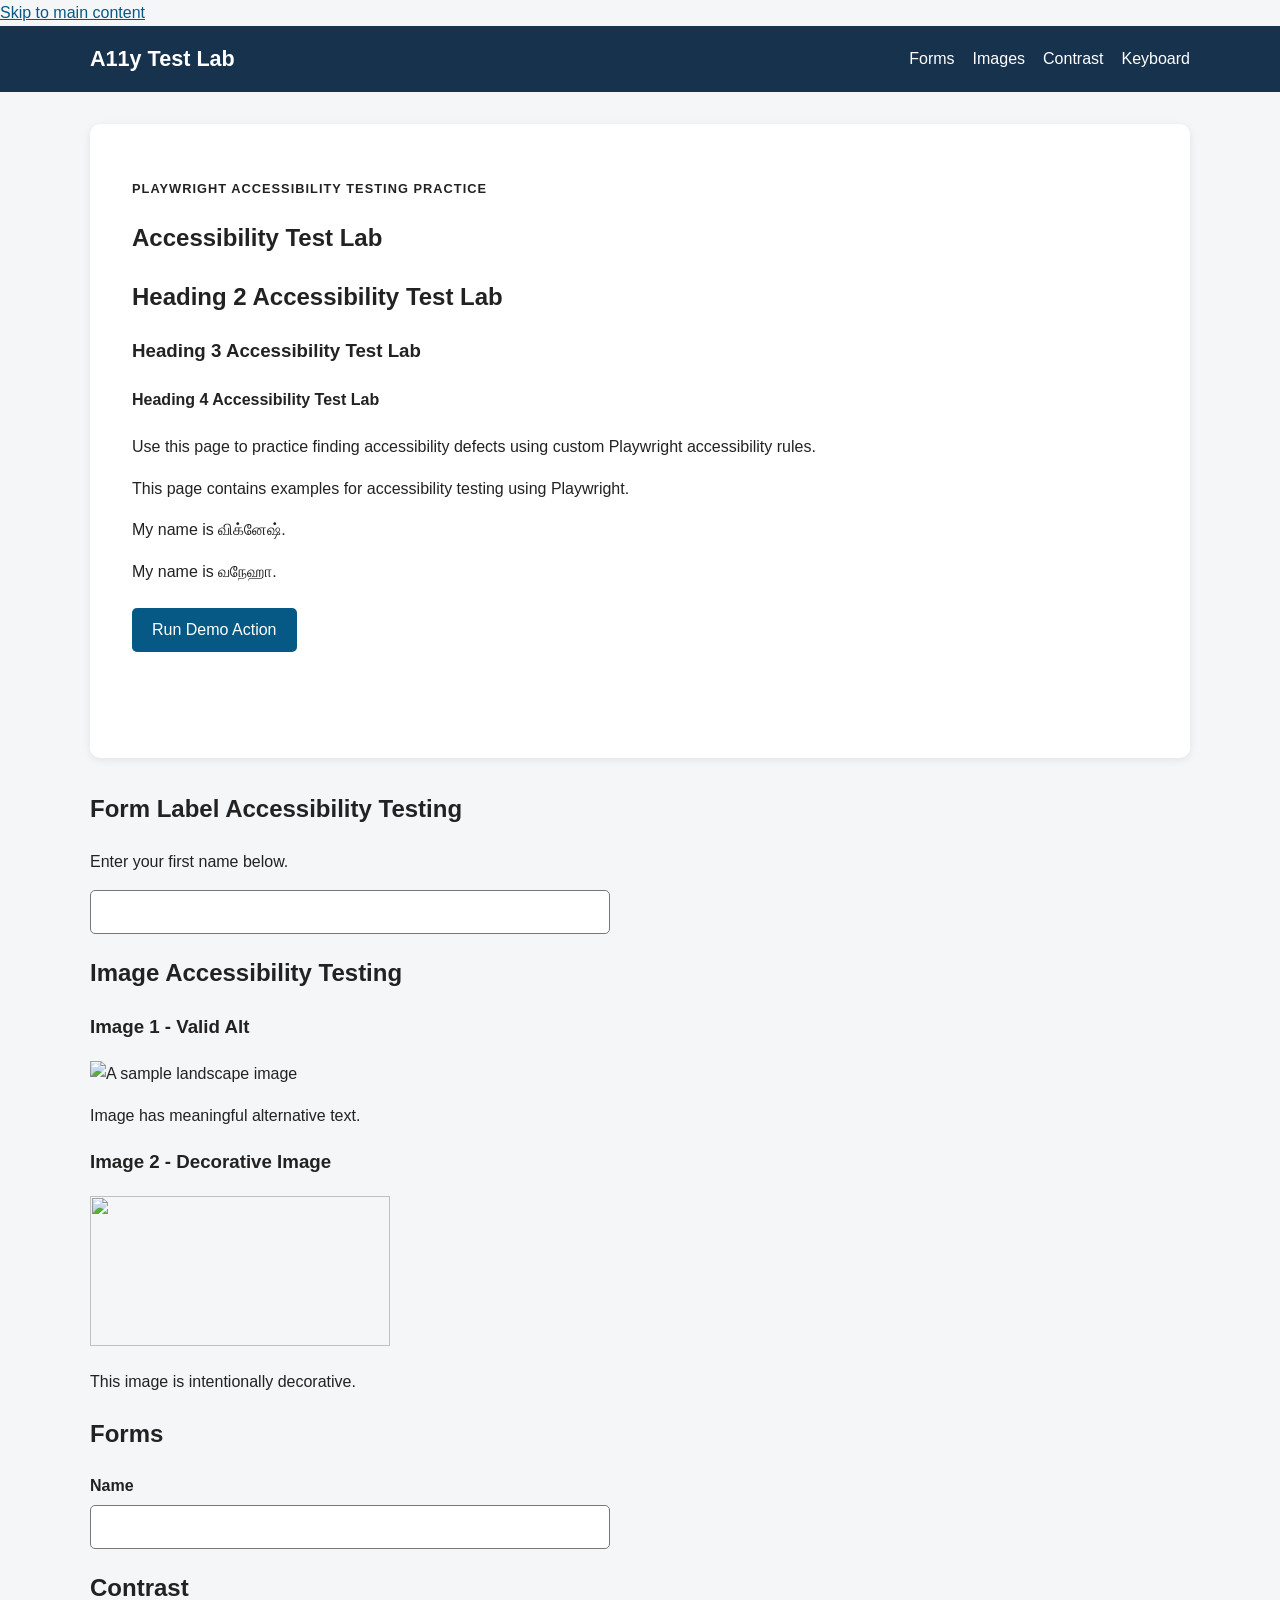
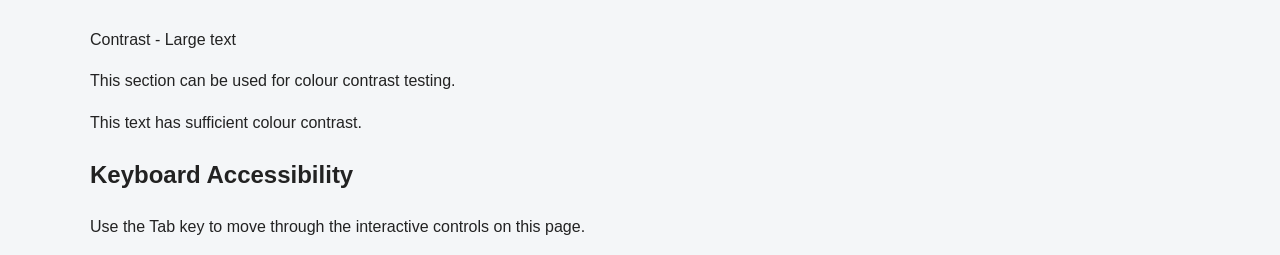
==== index.html @ 0dc27b8b "Coontrast oct 2 1958 Coontrast oct 2 1958" ====
<!DOCTYPE html>
<html lang="en">

<head>
  <meta charset="UTF-8">
  <meta name="viewport" content="width=device-width, initial-scale=1.0">

  <title>Accessibility Test Lab</title>

  <link rel="stylesheet" href="styles.css">
</head>

<body>

  <!-- ================================================= -->
  <!-- BYPASS BLOCKS                                     -->
  <!-- ================================================= -->

  <!--
    BYPASS-001:
    Skip link exists

    BYPASS-002:
    Skip link is the first focusable control

    BYPASS-003:
    Skip link points to #maincontent

    BYPASS-004:
    JavaScript moves focus to main content
  -->

  <a
    href="#maincontent"
    class="skip-link"
    id="skipLink">
    Skip to main content
  </a>








  
  <!-- ================================================= -->
  <!-- HEADER                                            -->
  <!-- ================================================= -->

  <header class="site-header">

    <div class="container">

      <div class="logo">
        A11y Test Lab
      </div>

      <nav aria-label="Main navigation">

        <a href="#forms">Forms</a>

        <a href="#images">Images</a>

        <a href="#contrast">Contrast</a>

        <a href="#keyboard">Keyboard</a>

      </nav>

    </div>

  </header>


  <!-- ================================================= -->
  <!-- MAIN CONTENT                                      -->
  <!-- ================================================= -->

  <main
    id="maincontent"
    class="container"
    tabindex="-1">


    <!-- ================================================= -->
    <!-- HERO SECTION                                     -->
    <!-- ================================================= -->

    <section class="hero">

      <p class="eyebrow">
        Playwright Accessibility Testing Practice
      </p>

      <h1>
        Accessibility Test Lab
      </h1>


      <!-- Heading hierarchy -->

      <h2>
        Heading 2 Accessibility Test Lab
      </h2>

      <h3>
        Heading 3 Accessibility Test Lab
      </h3>

      <h4>
        Heading 4 Accessibility Test Lab
      </h4>


      <p>
        Use this page to practice finding accessibility defects
        using custom Playwright accessibility rules.
      </p>

      <p>
        This page contains examples for accessibility testing
        using Playwright.
      </p>


      <!-- Language of Parts -->

      <p>
        My name is
        <span lang="ta">விக்னேஷ்</span>.
      </p>

      <p>
        My name is
        <span lang="ta">வநேஹா</span>.
      </p>


      <!-- Demo button -->

      <button
        id="testButton"
        class="primary-button">
        Run Demo Action
      </button>


      <p
        id="statusMessage"
        class="status"
        aria-live="polite">
      </p>

    </section>
<!-- ================================================= -->
<!-- LABEL TESTING                                     -->
<!-- ================================================= -->

<section
  id="forms"
  aria-labelledby="forms-heading">

  <h2 id="forms-heading">
    Form Label Accessibility Testing
  </h2>

  <p>
    Enter your first name below.
  </p>

  <!-- LABEL-001 FAILURE -->
  <input
    type="text"
    id="firstname"
    name="firstname">

</section>

    <!-- ================================================= -->
    <!-- IMAGE ACCESSIBILITY TESTING                       -->
    <!-- ================================================= -->

    <section
      id="images"
      aria-labelledby="images-heading">

      <h2 id="images-heading">
        Image Accessibility Testing
      </h2>


      <div class="image-test-container">


        <!-- Image 1 -->

        <div>

          <h3>
            Image 1 - Valid Alt
          </h3>

          <img
            src="https://via.placeholder.com/300x150"
            alt="A sample landscape image"
            width="300"
            height="150">

          <p>
            Image has meaningful alternative text.
          </p>

        </div>


        <!-- Image 2 -->

        <div>

          <h3>
            Image 2 - Decorative Image
          </h3>

          <img
            src="https://via.placeholder.com/300x150"
            alt=""
            width="300"
            height="150">

          <p>
            This image is intentionally decorative.
          </p>

        </div>


      </div>

    </section>


    <!-- ================================================= -->
    <!-- FORMS SECTION                                    -->
    <!-- ================================================= -->

    <section
      id="forms"
      aria-labelledby="forms-heading">

      <h2 id="forms-heading">
        Forms
      </h2>

      <label for="name">
        Name
      </label>

      <input
        type="text"
        id="name"
        name="name">

    </section>


    <!-- ================================================= -->
    <!-- CONTRAST SECTION    testing                              -->
    <!-- ================================================= -->

    <section
  id="contrast"
  aria-labelledby="contrast-heading">

  <h2 id="contrast-heading">
    Contrast
  </h2>

  <!-- LARGE TEXT CONTRAST FAILURE -->

  <p class="contrast-large-fail">
    Contrast - Large text
  </p>


  <!-- SMALL TEXT CONTRAST FAILURE -->

  <p class="contrast-small-fail">
    This section can be used for colour contrast testing.
  </p>


  <!-- NORMAL TEXT THAT SHOULD PASS -->

  <p class="contrast-pass">
    This text has sufficient colour contrast.
  </p>

</section>


    <!-- ================================================= -->
    <!-- KEYBOARD SECTION                                 -->
    <!-- ================================================= -->

    <section
      id="keyboard"
      aria-labelledby="keyboard-heading">

      <h2 id="keyboard-heading">
        Keyboard Accessibility
      </h2>

      <p>
        Use the Tab key to move through the interactive
        controls on this page.
      </p>

    </section>


  </main>


  <!-- ================================================= -->
  <!-- BYPASS BLOCKS - FOCUS SCRIPT                      -->
  <!-- ================================================= -->

  <script>

    const skipLink = document.getElementById("skipLink");

    const mainContent = document.getElementById("maincontent");


    skipLink.addEventListener("click", function (event) {

      event.preventDefault();

      mainContent.focus();

      window.location.hash = "maincontent";

    });

  </script>


</body>

</html>
---- styles.css ----
* {
  box-sizing: border-box;
}

html {
  scroll-behavior: smooth;
}

body {
  margin: 0;
  font-family: Arial, Helvetica, sans-serif;
  line-height: 1.6;
  color: #222;
  background: #f4f6f8;
}

.container {
  width: min(1100px, 92%);
  margin: 0 auto;
}

.site-header {
  background: #17324d;
  color: white;
  padding: 16px 0;
}

.site-header .container {
  display: flex;
  align-items: center;
  justify-content: space-between;
  gap: 20px;
}

.logo {
  font-size: 1.35rem;
  font-weight: 700;
}

nav {
  display: flex;
  gap: 18px;
  flex-wrap: wrap;
}

nav a {
  color: white;
  text-decoration: none;
}

nav a:hover,
nav a:focus {
  text-decoration: underline;
}

.hero {
  margin: 32px 0;
  padding: 42px;
  background: white;
  border-radius: 10px;
  box-shadow: 0 2px 8px rgba(0,0,0,.08);
}

.eyebrow {
  font-weight: bold;
  text-transform: uppercase;
  letter-spacing: .08em;
  font-size: .8rem;
}

.card {
  background: white;
  margin: 24px 0;
  padding: 28px;
  border-radius: 10px;
  box-shadow: 0 2px 8px rgba(0,0,0,.08);
}

.form-group {
  margin: 18px 0;
}

label {
  display: block;
  font-weight: 700;
  margin-bottom: 6px;
}

input {
  width: 100%;
  max-width: 520px;
  padding: 12px;
  border: 1px solid #777;
  border-radius: 5px;
  font-size: 1rem;
}

button,
.fake-button {
  display: inline-block;
  margin: 8px 6px 8px 0;
  padding: 11px 18px;
  border-radius: 5px;
  border: 2px solid transparent;
  cursor: pointer;
  font-size: 1rem;
}

.primary-button {
  background: #075985;
  color: white;
}

.secondary-button {
  background: #e5e7eb;
  color: #111827;
  border-color: #374151;
}

.icon-button {
  background: #ddd;
}

.status {
  min-height: 1.5em;
  font-weight: 600;
}

.image-grid {
  display: grid;
  grid-template-columns: repeat(2, 1fr);
  gap: 20px;
}

.image-grid img {
  width: 100%;
  height: auto;
  border-radius: 6px;
}

.low-contrast {
  background: #eeeeee;
  color: #cccccc;
  padding: 20px;
  margin: 12px 0;
}

.good-contrast {
  background: #17324d;
  color: white;
  padding: 20px;
  margin: 12px 0;
}

.fake-button {
  background: #b91c1c;
  color: white;
}

.fake-button:hover {
  background: #991b1b;
}

a {
  color: #075985;
}

footer {
  margin-top: 40px;
  padding: 28px 0;
  background: #17324d;
  color: white;
}

@media (max-width: 700px) {
  .site-header .container {
    flex-direction: column;
    align-items: flex-start;
  }

  .image-grid {
    grid-template-columns: 1fr;
  }

  .hero {
    padding: 26px;
  }
}
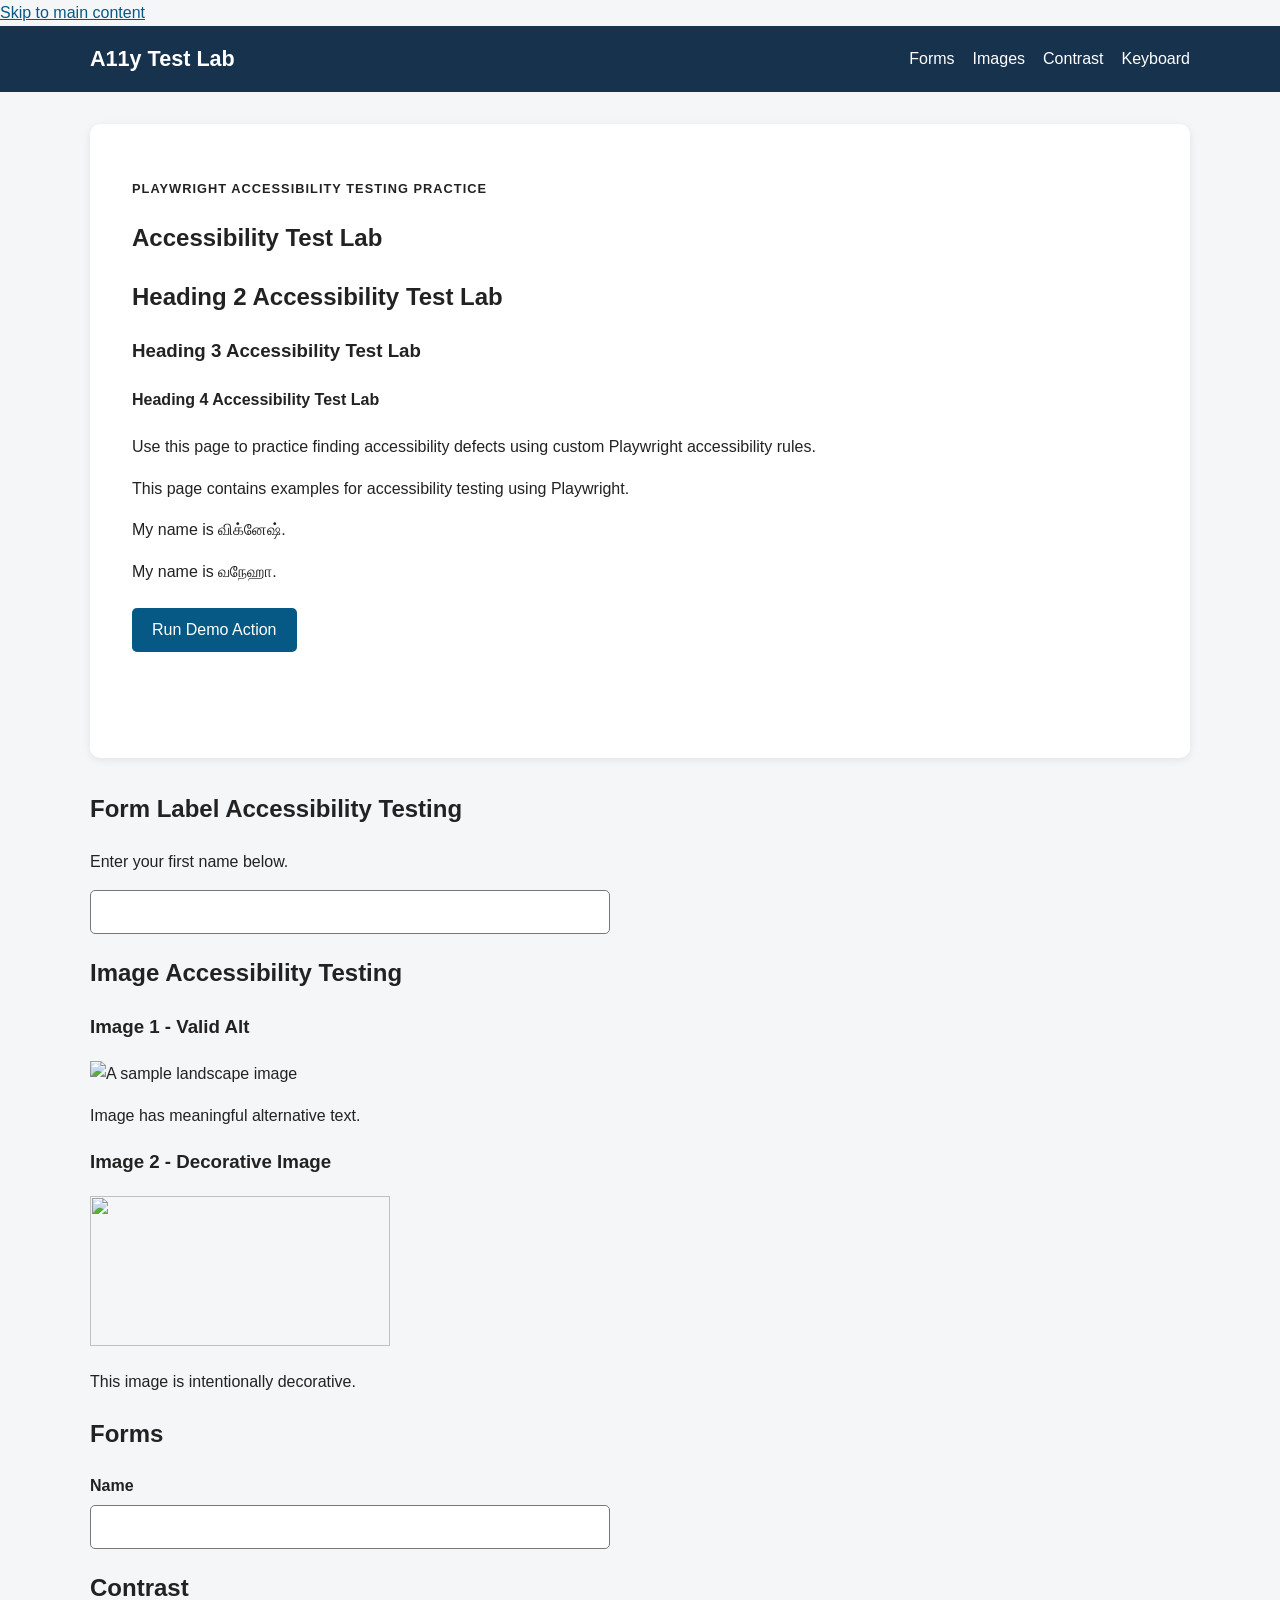
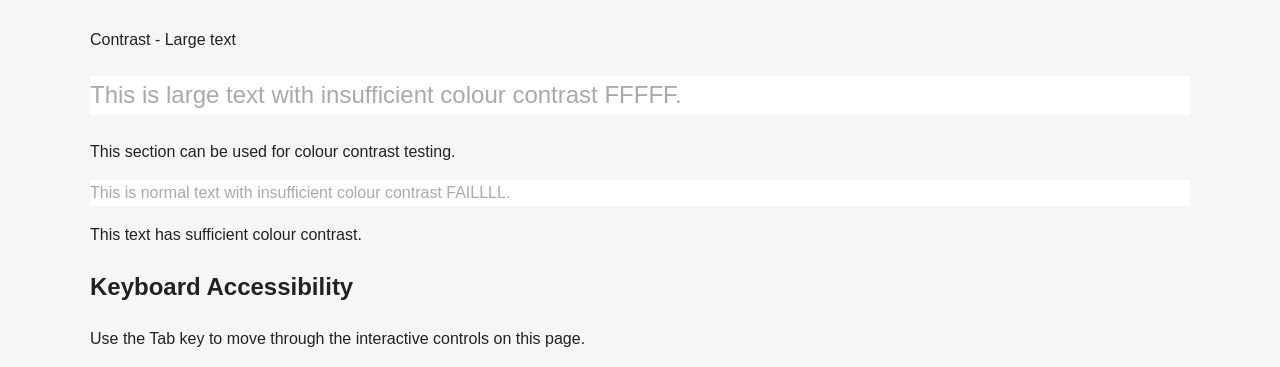
==== commit be7b004d: "Update index new oct 2 2015.html Update index new oct 2 2015.html" ====
--- a/index.html
+++ b/index.html
@@ -282,14 +282,28 @@
   <p class="contrast-large-fail">
     Contrast - Large text
   </p>
-
+<p
+  style="
+    font-size: 24px;
+    color: #aaaaaa;
+    background-color: #ffffff;
+  ">
+  This is large text with insufficient colour contrast FFFFF.
+</p>
 
   <!-- SMALL TEXT CONTRAST FAILURE -->
 
   <p class="contrast-small-fail">
     This section can be used for colour contrast testing.
   </p>
-
+<p
+  style="
+    font-size: 16px;
+    color: #aaaaaa;
+    background-color: #ffffff;
+  ">
+  This is normal text with insufficient colour contrast FAILLLL.
+</p>
 
   <!-- NORMAL TEXT THAT SHOULD PASS -->
 
--- a/styles.css
+++ b/styles.css
@@ -186,3 +186,13 @@
     padding: 26px;
   }
 }
+
+
+/* Normal text - intentional pass */
+
+.contrast-valid {
+  font-size: 16px;
+  color: #000000;
+  background-color: #ffffff;
+}
+
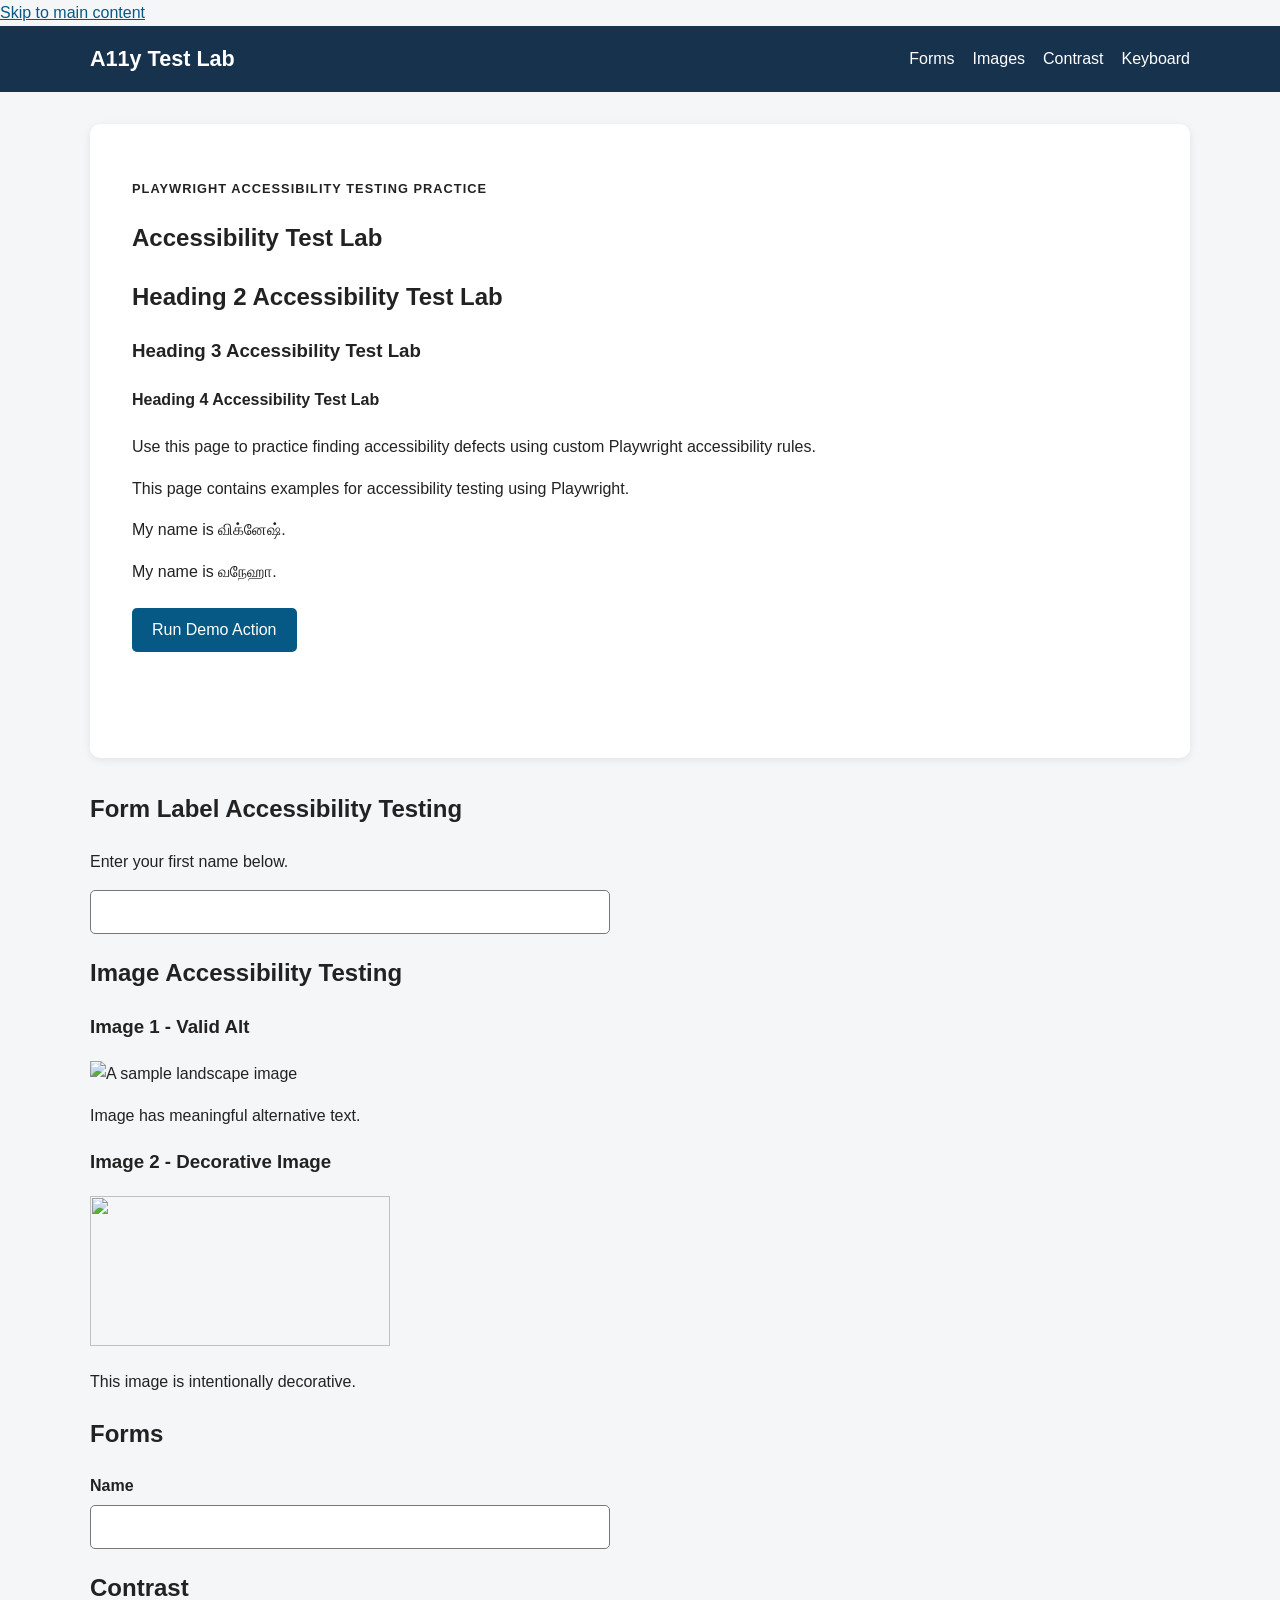
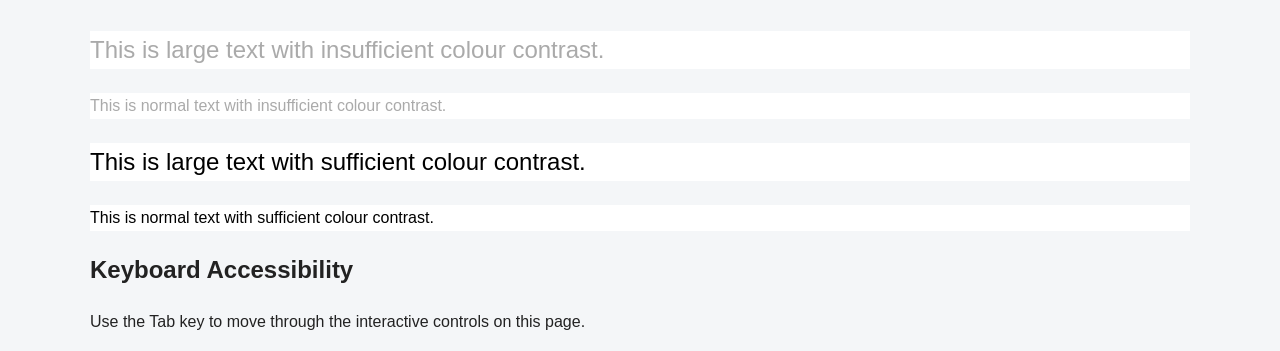
==== commit 2a2c48d4: "Update indexA1.html Update indexA1.html" ====
--- a/index.html
+++ b/index.html
@@ -266,10 +266,10 @@
 
 
     <!-- ================================================= -->
-    <!-- CONTRAST SECTION    testing                              -->
-    <!-- ================================================= -->
-
-    <section
+<!-- CONTRAST SECTION                                 -->
+<!-- ================================================= -->
+
+<section
   id="contrast"
   aria-labelledby="contrast-heading">
 
@@ -277,38 +277,60 @@
     Contrast
   </h2>
 
-  <!-- LARGE TEXT CONTRAST FAILURE -->
-
-  <p class="contrast-large-fail">
-    Contrast - Large text
-  </p>
-<p
-  style="
-    font-size: 24px;
-    color: #aaaaaa;
-    background-color: #ffffff;
-  ">
-  This is large text with insufficient colour contrast FFFFF.
-</p>
-
-  <!-- SMALL TEXT CONTRAST FAILURE -->
-
-  <p class="contrast-small-fail">
-    This section can be used for colour contrast testing.
-  </p>
-<p
-  style="
-    font-size: 16px;
-    color: #aaaaaa;
-    background-color: #ffffff;
-  ">
-  This is normal text with insufficient colour contrast FAILLLL.
-</p>
-
-  <!-- NORMAL TEXT THAT SHOULD PASS -->
-
-  <p class="contrast-pass">
-    This text has sufficient colour contrast.
+
+  <!-- =============================================== -->
+  <!-- LARGE TEXT - INTENTIONAL FAILURE               -->
+  <!-- =============================================== -->
+
+  <p
+    style="
+      font-size: 24px;
+      color: #aaaaaa;
+      background-color: #ffffff;
+    ">
+    This is large text with insufficient colour contrast.
+  </p>
+
+
+  <!-- =============================================== -->
+  <!-- SMALL / NORMAL TEXT - INTENTIONAL FAILURE      -->
+  <!-- =============================================== -->
+
+  <p
+    style="
+      font-size: 16px;
+      color: #aaaaaa;
+      background-color: #ffffff;
+    ">
+    This is normal text with insufficient colour contrast.
+  </p>
+
+
+  <!-- =============================================== -->
+  <!-- LARGE TEXT - PASS                               -->
+  <!-- =============================================== -->
+
+  <p
+    style="
+      font-size: 24px;
+      color: #000000;
+      background-color: #ffffff;
+    ">
+    This is large text with sufficient colour contrast.
+  </p>
+
+
+  <!-- =============================================== -->
+  <!-- SMALL / NORMAL TEXT - PASS                     -->
+  <!-- =============================================== -->
+
+  <p
+    style="
+      font-size: 16px;
+      color: #000000;
+      background-color: #ffffff;
+    ">
+    This is normal text with sufficient colour contrast.
   </p>
 
 </section>
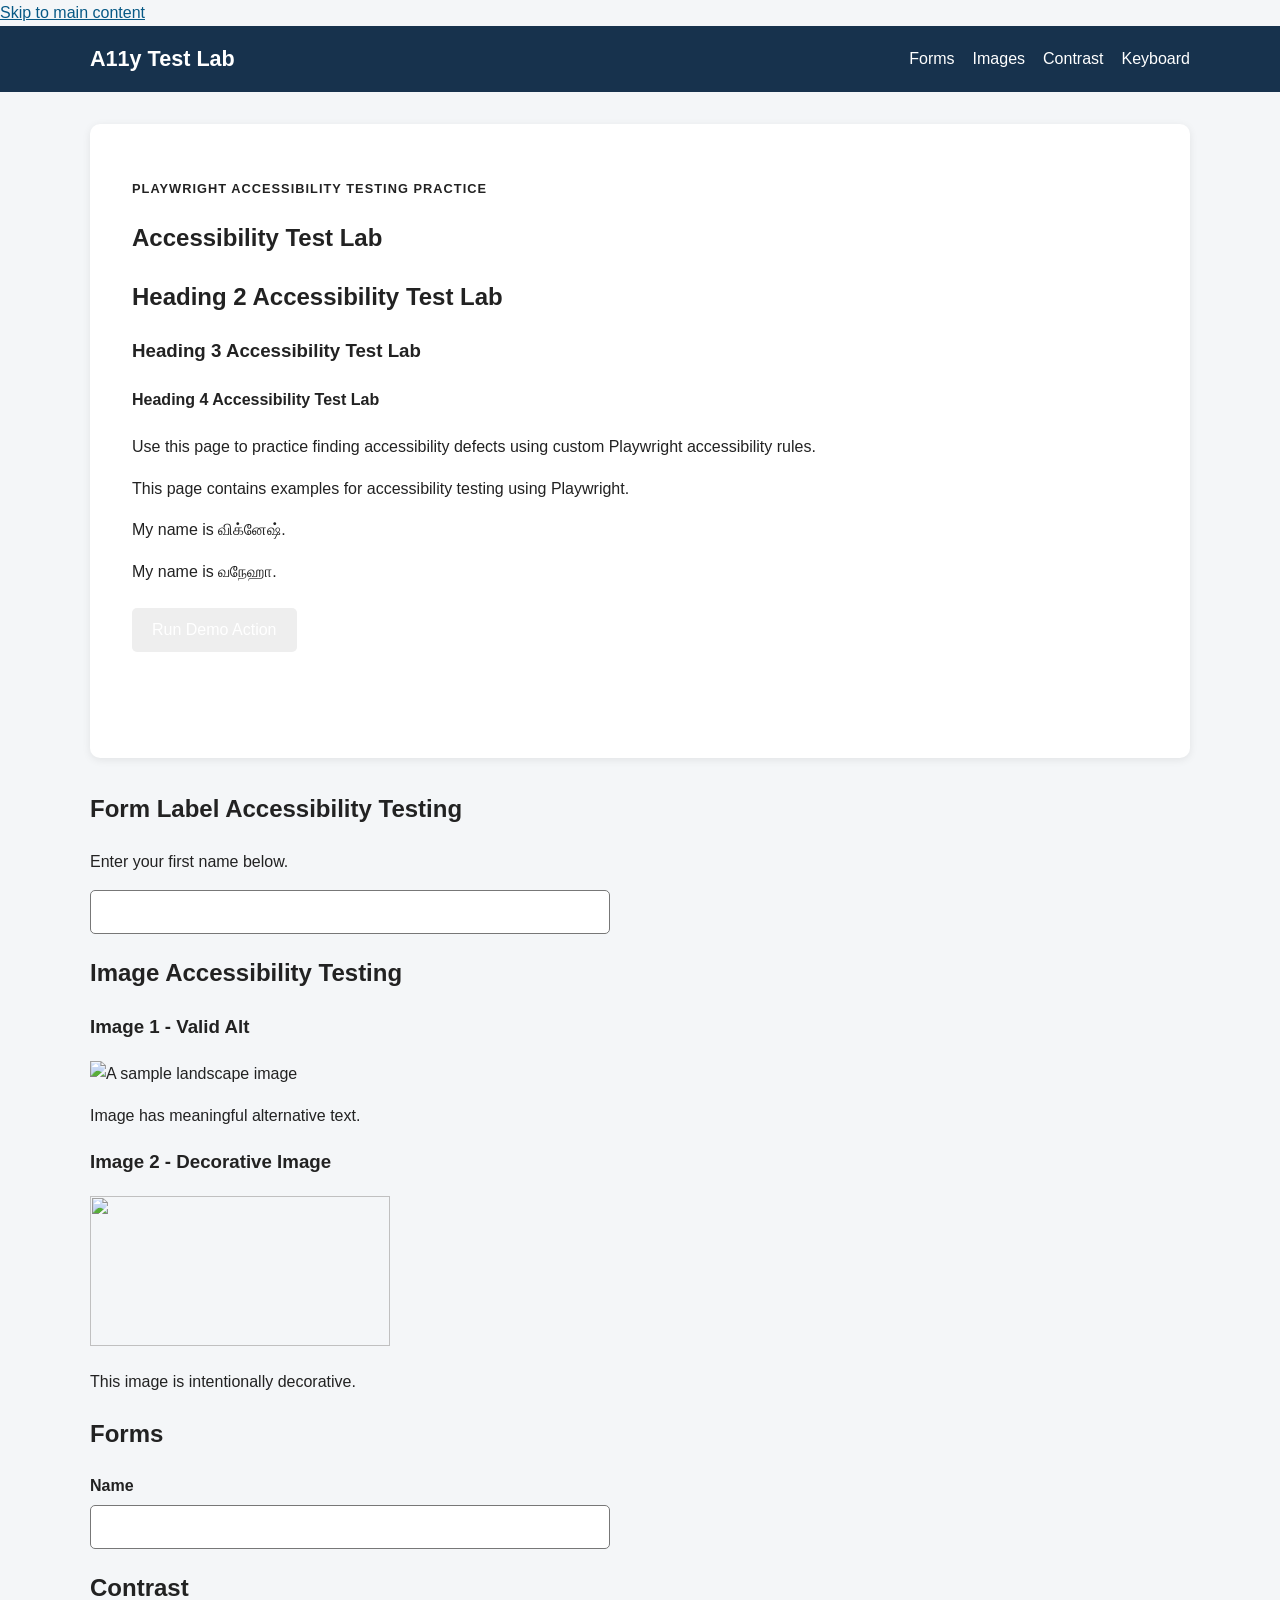
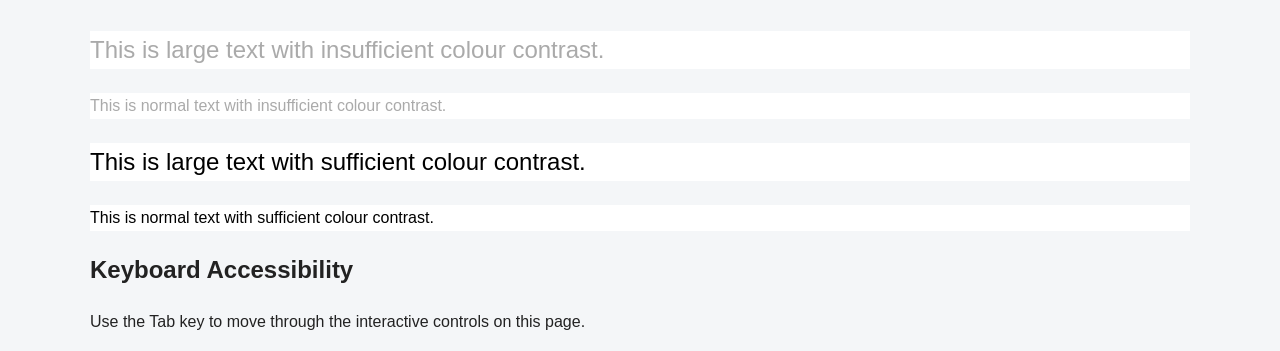
==== commit 2ec7119f: "Update index oct 3 1339.html Update index oct 3 1339.html" ====
--- a/index.html
+++ b/index.html
@@ -140,11 +140,12 @@
 
       <!-- Demo button -->
 
-      <button
-        id="testButton"
-        class="primary-button">
-        Run Demo Action
-      </button>
+     <button
+  id="testButton"
+  class="primary-button"
+  style="background-color: #eeeeee; color: #ffffff;">
+  Run Demo Action
+</button>
 
 
       <p
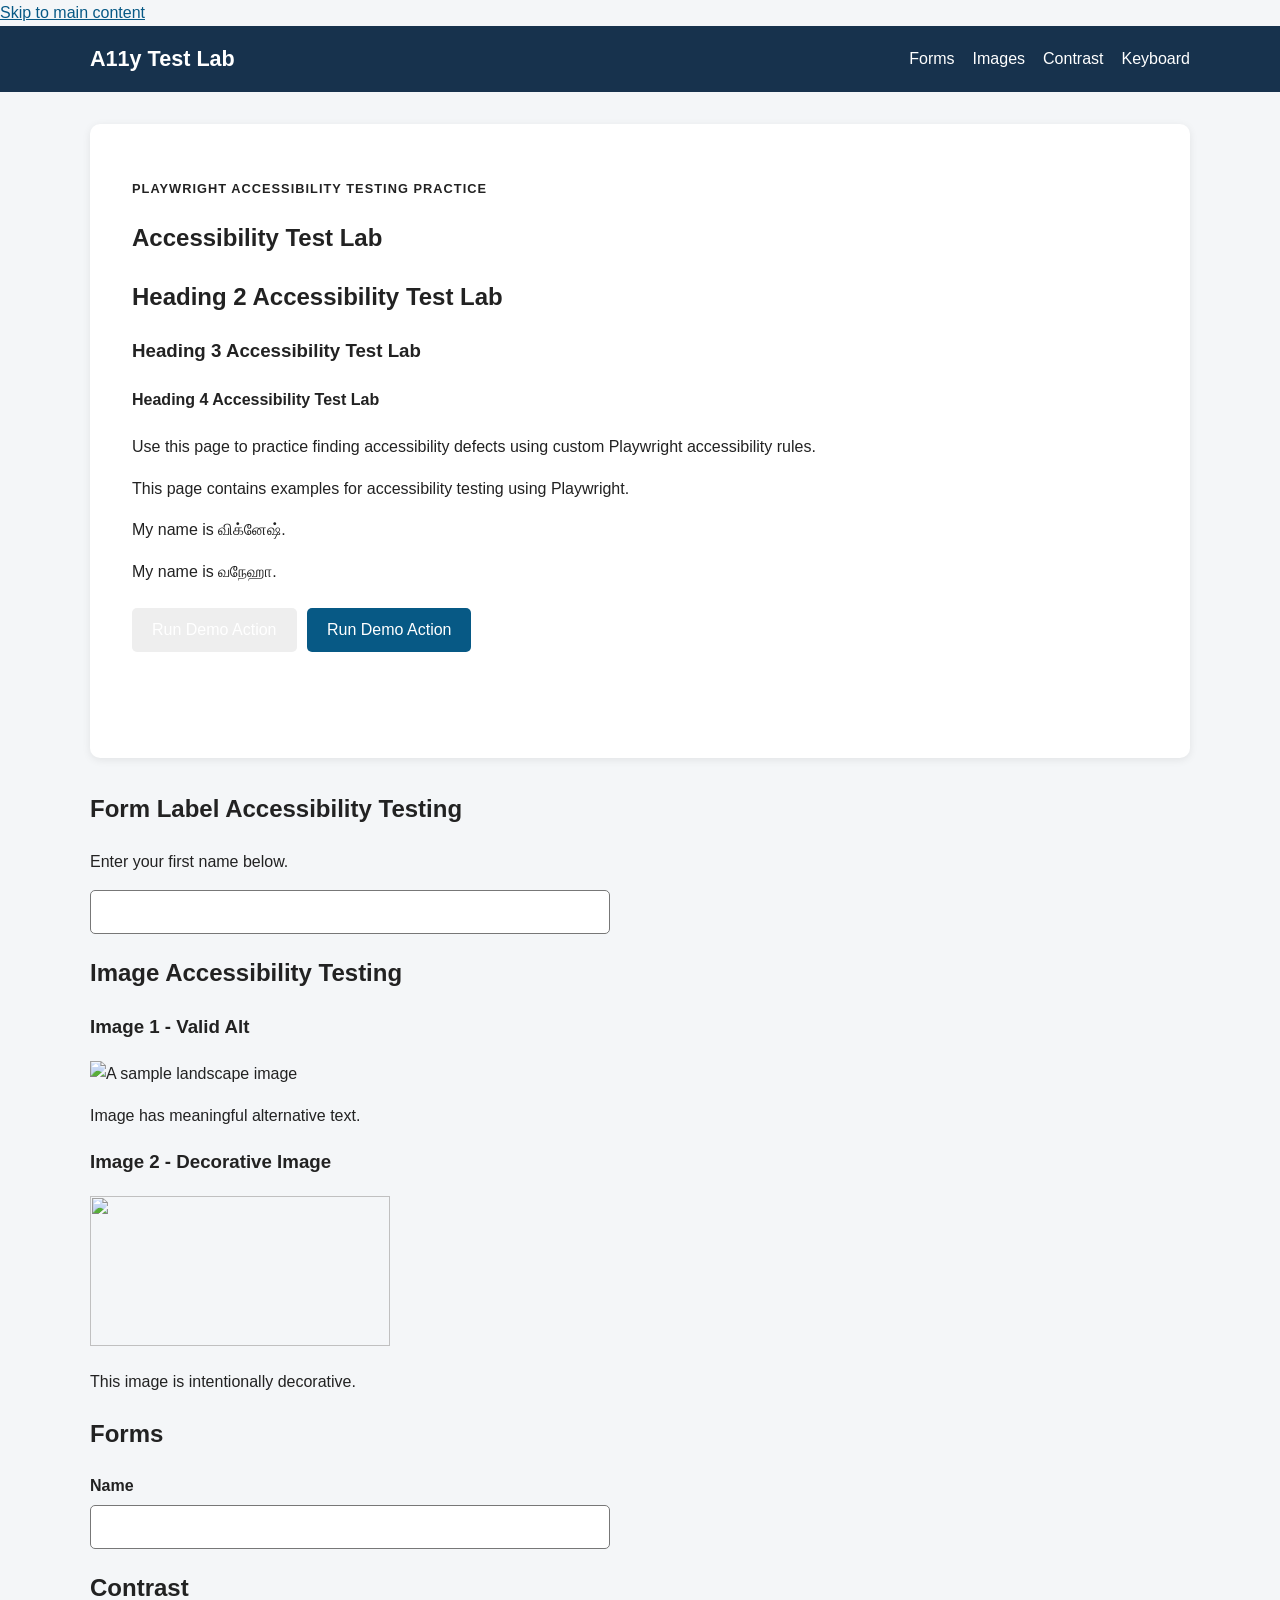
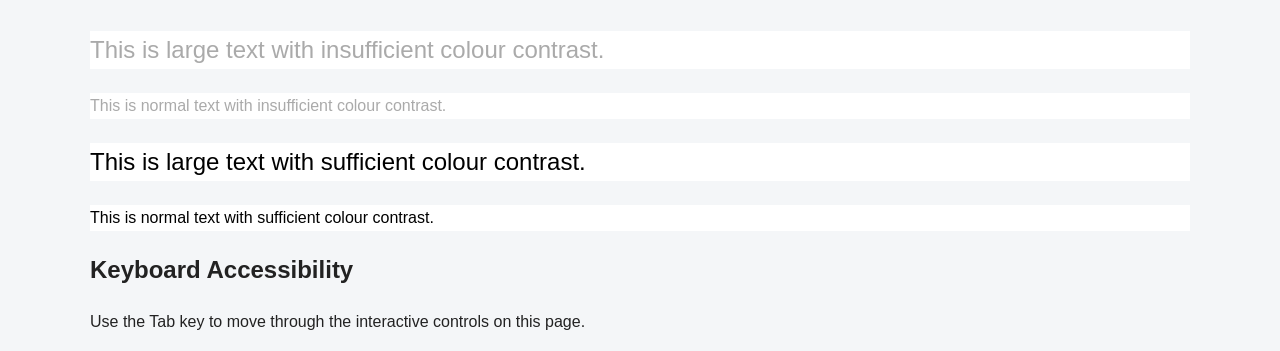
==== commit bd28923b: "Update index sep 3 1359.html Update index sep 3 1359.html" ====
--- a/index.html
+++ b/index.html
@@ -18,7 +18,7 @@
 
   <!--
     BYPASS-001:
-    Skip link exists
+    Skip link exists d
 
     BYPASS-002:
     Skip link is the first focusable control
@@ -147,6 +147,11 @@
   Run Demo Action
 </button>
 
+<button 
+  id="testButton" 
+  class="primary-button"> 
+  Run Demo Action 
+</button>
 
       <p
         id="statusMessage"
